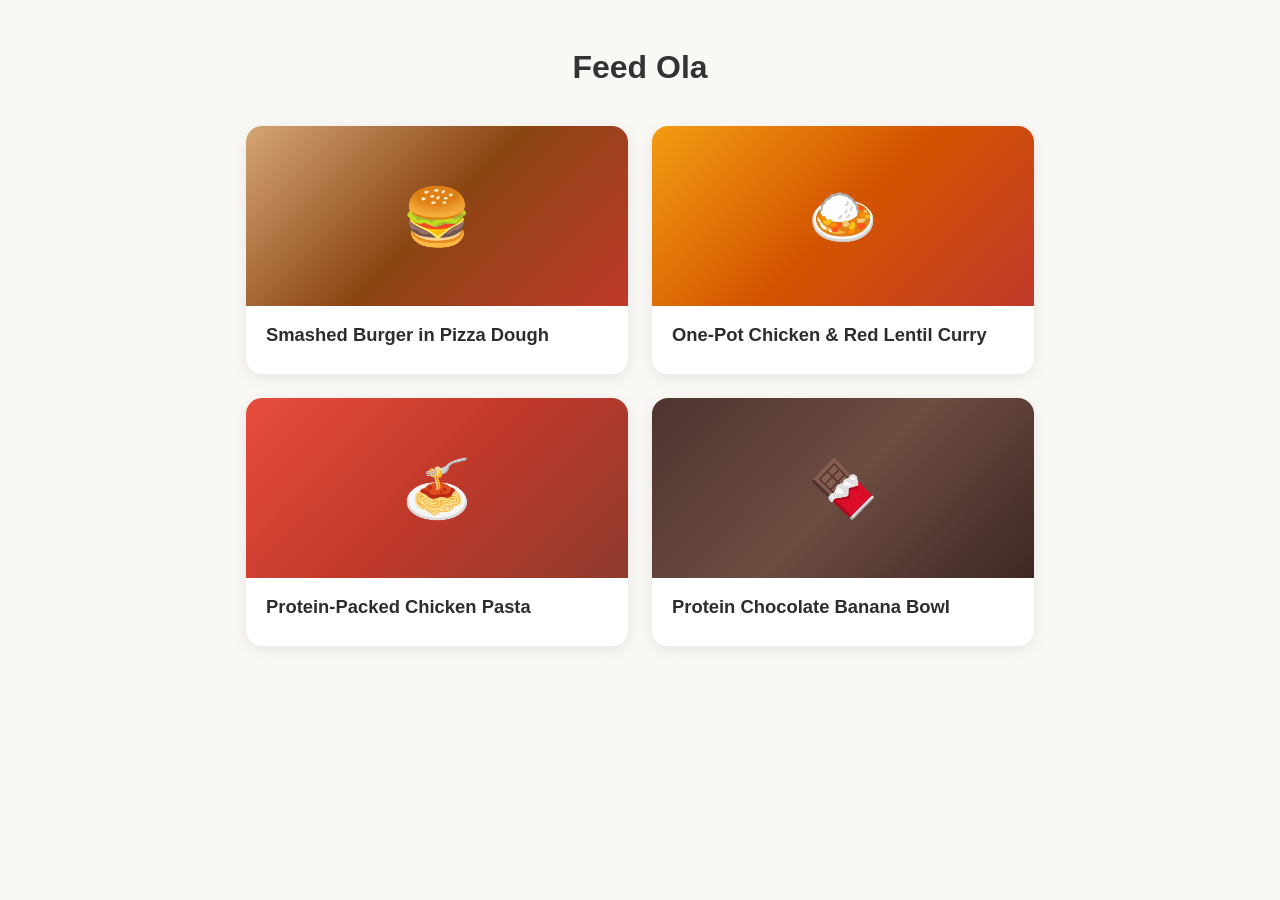
==== index.html @ a6d8363d "Initial commit" ====
<!DOCTYPE html>
<html lang="en">
<head>
  <meta charset="UTF-8">
  <meta name="viewport" content="width=device-width, initial-scale=1.0">
  <title>Feed Ola</title>
  <style>
    *, *::before, *::after { box-sizing: border-box; margin: 0; padding: 0; }

    body {
      font-family: -apple-system, BlinkMacSystemFont, 'Segoe UI', Roboto, 'Helvetica Neue', Arial, sans-serif;
      line-height: 1.7;
      color: #2d2d2d;
      background: #faf8f5;
      max-width: 820px;
      margin: 0 auto;
      padding: 0 16px 60px;
    }

    h1 {
      font-size: 2rem;
      font-weight: 800;
      margin: 40px 0 32px;
      text-align: center;
      color: #333;
    }

    .recipes-grid {
      display: grid;
      grid-template-columns: repeat(auto-fill, minmax(280px, 1fr));
      gap: 24px;
    }

    .recipe-card {
      background: #fff;
      border-radius: 16px;
      overflow: hidden;
      box-shadow: 0 4px 16px rgba(0,0,0,0.08);
      transition: transform 0.2s, box-shadow 0.2s;
      text-decoration: none;
      color: inherit;
      display: block;
    }

    .recipe-card:hover {
      transform: translateY(-4px);
      box-shadow: 0 8px 30px rgba(0,0,0,0.15);
    }

    .card-banner {
      height: 180px;
      display: flex;
      align-items: center;
      justify-content: center;
      font-size: 3.5rem;
    }

    .card-body {
      padding: 16px 20px 20px;
    }

    .card-body h2 {
      font-size: 1.15rem;
      font-weight: 700;
      line-height: 1.4;
      margin-bottom: 6px;
    }

    .card-body p {
      font-size: 0.9rem;
      color: #777;
    }
  </style>
</head>
<body>

  <h1>Feed Ola</h1>

  <div class="recipes-grid">

    <a class="recipe-card" href="burger-pizza-dough-recipe.html">
      <div class="card-banner" style="background: linear-gradient(135deg, #d4a574 0%, #8B4513 50%, #c0392b 100%);">
        🍔
      </div>
      <div class="card-body">
        <h2>Smashed Burger in Pizza Dough</h2>
      </div>
    </a>

    <a class="recipe-card" href="chicken-lentil-curry-recipe.html">
      <div class="card-banner" style="background: linear-gradient(135deg, #f39c12 0%, #d35400 50%, #c0392b 100%);">
        🍛
      </div>
      <div class="card-body">
        <h2>One-Pot Chicken &amp; Red Lentil Curry</h2>
      </div>
    </a>

    <a class="recipe-card" href="chicken-pasta-recipe.html">
      <div class="card-banner" style="background: linear-gradient(135deg, #e74c3c 0%, #c0392b 50%, #8e3b2e 100%);">
        🍝
      </div>
      <div class="card-body">
        <h2>Protein-Packed Chicken Pasta</h2>
      </div>
    </a>

    <a class="recipe-card" href="protein-chocolate-banana-bowl-recipe.html">
      <div class="card-banner" style="background: linear-gradient(135deg, #4E342E, #6D4C41, #3E2723);">
        🍫
      </div>
      <div class="card-body">
        <h2>Protein Chocolate Banana Bowl</h2>
      </div>
    </a>

  </div>

</body>
</html>
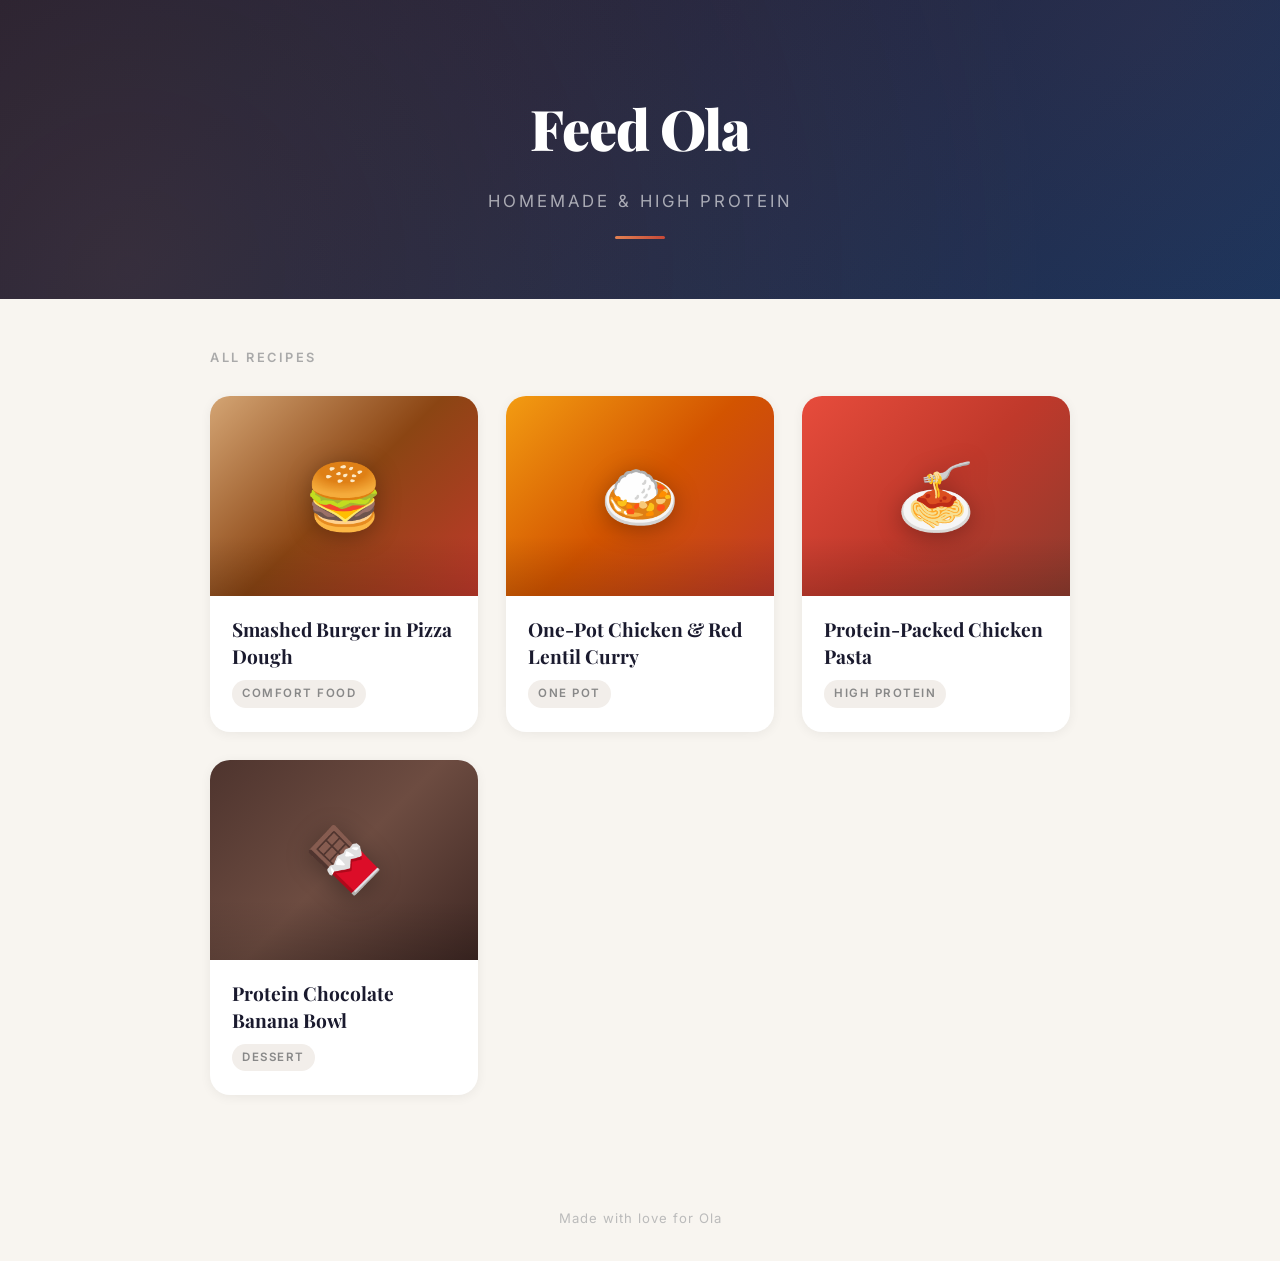
==== commit 6cc13afc: "Enhance homepage layout and styling with new hero header, recipe cards, and responsive design" ====
--- a/index.html
+++ b/index.html
@@ -5,116 +5,228 @@
   <meta name="viewport" content="width=device-width, initial-scale=1.0">
   <title>Feed Ola</title>
   <style>
+    @import url('https://fonts.googleapis.com/css2?family=Playfair+Display:wght@700;900&family=Inter:wght@400;500;600;700&display=swap');
+
     *, *::before, *::after { box-sizing: border-box; margin: 0; padding: 0; }
 
     body {
-      font-family: -apple-system, BlinkMacSystemFont, 'Segoe UI', Roboto, 'Helvetica Neue', Arial, sans-serif;
+      font-family: 'Inter', -apple-system, BlinkMacSystemFont, sans-serif;
       line-height: 1.7;
       color: #2d2d2d;
-      background: #faf8f5;
-      max-width: 820px;
+      background: #f8f5f0;
+      min-height: 100vh;
+    }
+
+    /* ===== HERO HEADER ===== */
+    .hero-header {
+      position: relative;
+      text-align: center;
+      padding: 80px 20px 60px;
+      background: linear-gradient(135deg, #1a1a2e 0%, #16213e 40%, #0f3460 100%);
+      overflow: hidden;
+    }
+    .hero-header::before {
+      content: '';
+      position: absolute;
+      top: -50%; left: -50%;
+      width: 200%; height: 200%;
+      background: radial-gradient(circle at 30% 70%, rgba(228,134,84,0.15) 0%, transparent 50%),
+                  radial-gradient(circle at 70% 30%, rgba(196,69,54,0.12) 0%, transparent 50%);
+      animation: drift 20s ease-in-out infinite alternate;
+    }
+    @keyframes drift {
+      0% { transform: translate(0, 0) rotate(0deg); }
+      100% { transform: translate(-30px, 20px) rotate(3deg); }
+    }
+    .hero-header h1 {
+      position: relative;
+      font-family: 'Playfair Display', Georgia, serif;
+      font-size: 3.5rem;
+      font-weight: 900;
+      color: #fff;
+      letter-spacing: -1px;
+      margin-bottom: 12px;
+    }
+    .hero-header .tagline {
+      position: relative;
+      font-size: 1.05rem;
+      font-weight: 400;
+      color: rgba(255,255,255,0.6);
+      letter-spacing: 3px;
+      text-transform: uppercase;
+    }
+    .hero-header .accent-line {
+      display: block;
+      width: 50px;
+      height: 3px;
+      background: linear-gradient(90deg, #e48454, #c44536);
+      margin: 20px auto 0;
+      border-radius: 2px;
+    }
+
+    /* ===== CONTENT ===== */
+    .content {
+      max-width: 900px;
       margin: 0 auto;
-      padding: 0 16px 60px;
-    }
-
-    h1 {
-      font-size: 2rem;
-      font-weight: 800;
-      margin: 40px 0 32px;
-      text-align: center;
-      color: #333;
-    }
-
+      padding: 48px 20px 80px;
+    }
+
+    .section-label {
+      font-size: 0.8rem;
+      font-weight: 600;
+      letter-spacing: 2.5px;
+      text-transform: uppercase;
+      color: #aaa;
+      margin-bottom: 28px;
+    }
+
+    /* ===== RECIPE CARDS ===== */
     .recipes-grid {
       display: grid;
-      grid-template-columns: repeat(auto-fill, minmax(280px, 1fr));
-      gap: 24px;
+      grid-template-columns: repeat(auto-fill, minmax(260px, 1fr));
+      gap: 28px;
     }
 
     .recipe-card {
+      position: relative;
       background: #fff;
-      border-radius: 16px;
+      border-radius: 20px;
       overflow: hidden;
-      box-shadow: 0 4px 16px rgba(0,0,0,0.08);
-      transition: transform 0.2s, box-shadow 0.2s;
+      box-shadow: 0 2px 12px rgba(0,0,0,0.06);
+      transition: transform 0.35s cubic-bezier(.25,.8,.25,1), box-shadow 0.35s cubic-bezier(.25,.8,.25,1);
       text-decoration: none;
       color: inherit;
       display: block;
     }
-
     .recipe-card:hover {
-      transform: translateY(-4px);
-      box-shadow: 0 8px 30px rgba(0,0,0,0.15);
+      transform: translateY(-8px) scale(1.015);
+      box-shadow: 0 20px 50px rgba(0,0,0,0.14);
     }
 
     .card-banner {
-      height: 180px;
+      position: relative;
+      height: 200px;
       display: flex;
       align-items: center;
       justify-content: center;
-      font-size: 3.5rem;
+      overflow: hidden;
+    }
+    .card-banner .emoji {
+      font-size: 4rem;
+      filter: drop-shadow(0 4px 12px rgba(0,0,0,0.3));
+      transition: transform 0.35s cubic-bezier(.25,.8,.25,1);
+      z-index: 1;
+    }
+    .recipe-card:hover .emoji {
+      transform: scale(1.2) rotate(-5deg);
+    }
+    .card-banner::after {
+      content: '';
+      position: absolute;
+      bottom: 0; left: 0; right: 0;
+      height: 60px;
+      background: linear-gradient(transparent, rgba(0,0,0,0.15));
     }
 
     .card-body {
-      padding: 16px 20px 20px;
+      padding: 20px 22px 24px;
     }
 
     .card-body h2 {
-      font-size: 1.15rem;
+      font-family: 'Playfair Display', Georgia, serif;
+      font-size: 1.2rem;
       font-weight: 700;
       line-height: 1.4;
-      margin-bottom: 6px;
-    }
-
-    .card-body p {
-      font-size: 0.9rem;
-      color: #777;
+      color: #1a1a2e;
+    }
+
+    .card-tag {
+      display: inline-block;
+      margin-top: 10px;
+      font-size: 0.72rem;
+      font-weight: 600;
+      letter-spacing: 1.5px;
+      text-transform: uppercase;
+      padding: 4px 10px;
+      border-radius: 20px;
+      background: #f2eeea;
+      color: #888;
+    }
+
+    /* ===== FOOTER ===== */
+    .footer {
+      text-align: center;
+      padding: 32px 20px;
+      font-size: 0.82rem;
+      color: #bbb;
+      letter-spacing: 1px;
+    }
+
+    /* ===== RESPONSIVE ===== */
+    @media (max-width: 500px) {
+      .hero-header h1 { font-size: 2.4rem; }
+      .hero-header { padding: 60px 16px 44px; }
+      .recipes-grid { grid-template-columns: 1fr; }
     }
   </style>
 </head>
 <body>
 
-  <h1>Feed Ola</h1>
-
-  <div class="recipes-grid">
-
-    <a class="recipe-card" href="burger-pizza-dough-recipe.html">
-      <div class="card-banner" style="background: linear-gradient(135deg, #d4a574 0%, #8B4513 50%, #c0392b 100%);">
-        🍔
-      </div>
-      <div class="card-body">
-        <h2>Smashed Burger in Pizza Dough</h2>
-      </div>
-    </a>
-
-    <a class="recipe-card" href="chicken-lentil-curry-recipe.html">
-      <div class="card-banner" style="background: linear-gradient(135deg, #f39c12 0%, #d35400 50%, #c0392b 100%);">
-        🍛
-      </div>
-      <div class="card-body">
-        <h2>One-Pot Chicken &amp; Red Lentil Curry</h2>
-      </div>
-    </a>
-
-    <a class="recipe-card" href="chicken-pasta-recipe.html">
-      <div class="card-banner" style="background: linear-gradient(135deg, #e74c3c 0%, #c0392b 50%, #8e3b2e 100%);">
-        🍝
-      </div>
-      <div class="card-body">
-        <h2>Protein-Packed Chicken Pasta</h2>
-      </div>
-    </a>
-
-    <a class="recipe-card" href="protein-chocolate-banana-bowl-recipe.html">
-      <div class="card-banner" style="background: linear-gradient(135deg, #4E342E, #6D4C41, #3E2723);">
-        🍫
-      </div>
-      <div class="card-body">
-        <h2>Protein Chocolate Banana Bowl</h2>
-      </div>
-    </a>
-
-  </div>
+  <header class="hero-header">
+    <h1>Feed Ola</h1>
+    <div class="tagline">homemade &amp; high protein</div>
+    <span class="accent-line"></span>
+  </header>
+
+  <main class="content">
+    <div class="section-label">All Recipes</div>
+
+    <div class="recipes-grid">
+
+      <a class="recipe-card" href="burger-pizza-dough-recipe.html">
+        <div class="card-banner" style="background: linear-gradient(135deg, #d4a574 0%, #8B4513 50%, #c0392b 100%);">
+          <span class="emoji">🍔</span>
+        </div>
+        <div class="card-body">
+          <h2>Smashed Burger in Pizza Dough</h2>
+          <span class="card-tag">Comfort food</span>
+        </div>
+      </a>
+
+      <a class="recipe-card" href="chicken-lentil-curry-recipe.html">
+        <div class="card-banner" style="background: linear-gradient(135deg, #f39c12 0%, #d35400 50%, #c0392b 100%);">
+          <span class="emoji">🍛</span>
+        </div>
+        <div class="card-body">
+          <h2>One-Pot Chicken &amp; Red Lentil Curry</h2>
+          <span class="card-tag">One pot</span>
+        </div>
+      </a>
+
+      <a class="recipe-card" href="chicken-pasta-recipe.html">
+        <div class="card-banner" style="background: linear-gradient(135deg, #e74c3c 0%, #c0392b 50%, #8e3b2e 100%);">
+          <span class="emoji">🍝</span>
+        </div>
+        <div class="card-body">
+          <h2>Protein-Packed Chicken Pasta</h2>
+          <span class="card-tag">High protein</span>
+        </div>
+      </a>
+
+      <a class="recipe-card" href="protein-chocolate-banana-bowl-recipe.html">
+        <div class="card-banner" style="background: linear-gradient(135deg, #4E342E, #6D4C41, #3E2723);">
+          <span class="emoji">🍫</span>
+        </div>
+        <div class="card-body">
+          <h2>Protein Chocolate Banana Bowl</h2>
+          <span class="card-tag">Dessert</span>
+        </div>
+      </a>
+
+    </div>
+  </main>
+
+  <div class="footer">Made with love for Ola</div>
 
 </body>
 </html>
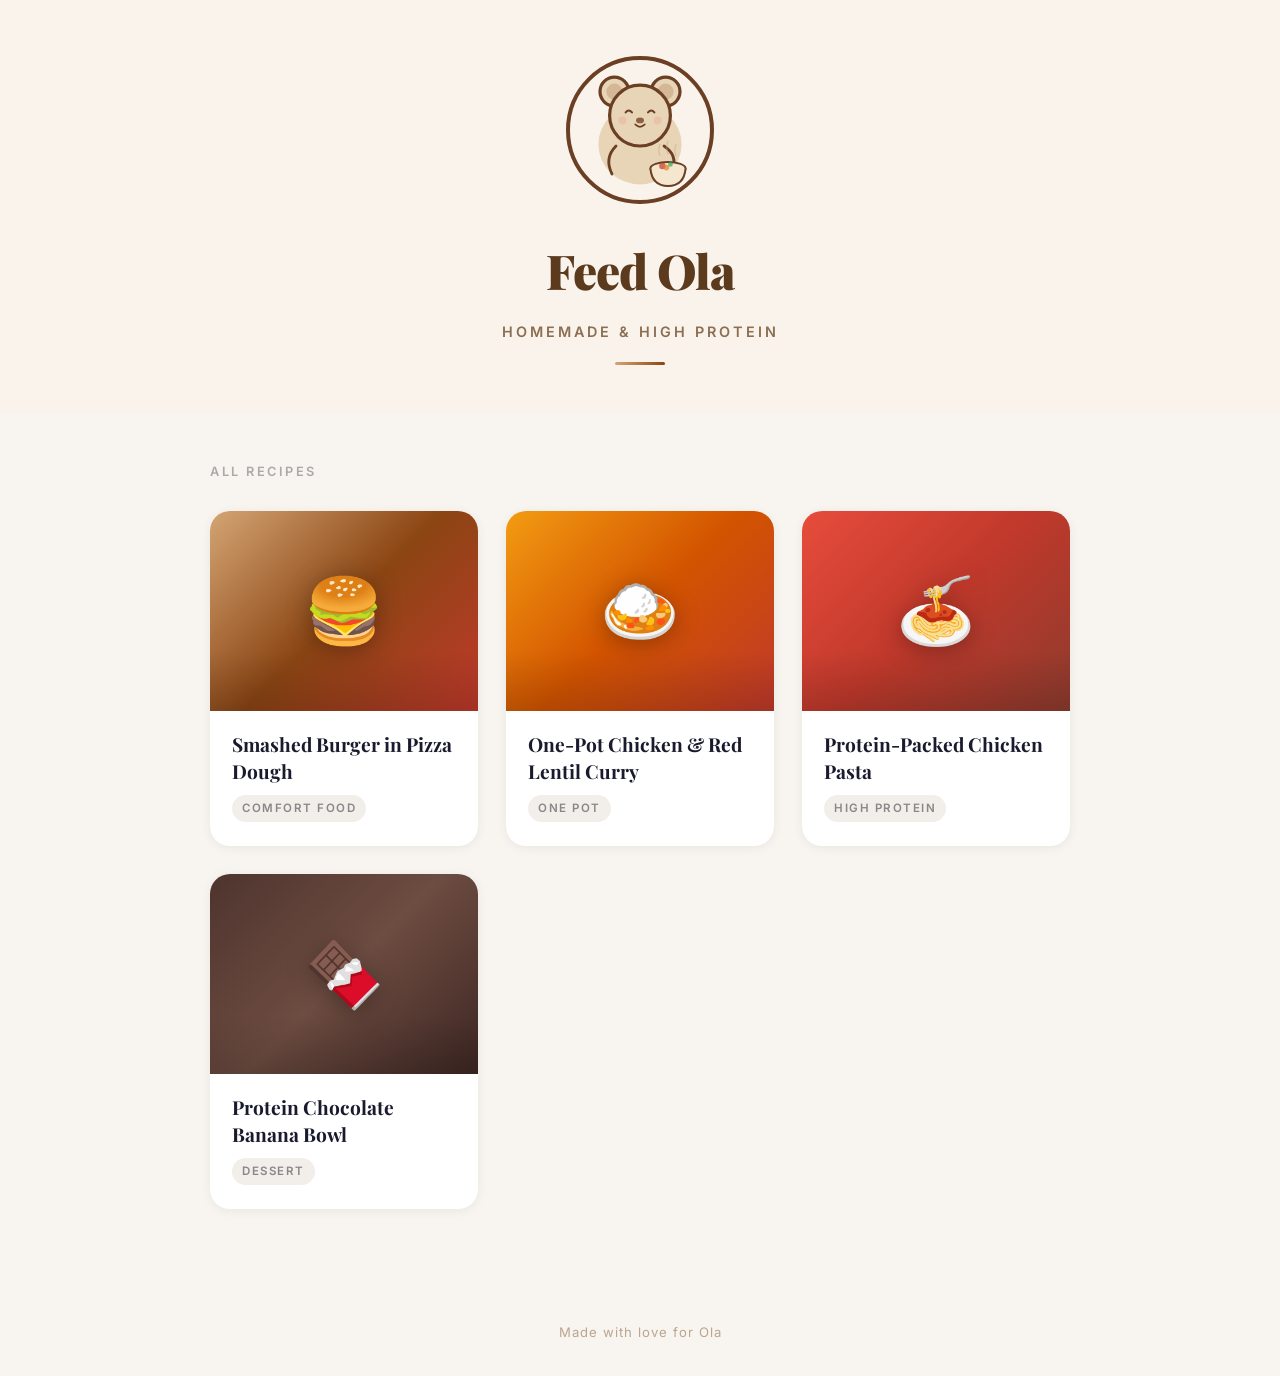
==== commit d68c5b57: "Refactor hero header styling and add custom logo SVG" ====
--- a/index.html
+++ b/index.html
@@ -21,37 +21,29 @@
     .hero-header {
       position: relative;
       text-align: center;
-      padding: 80px 20px 60px;
-      background: linear-gradient(135deg, #1a1a2e 0%, #16213e 40%, #0f3460 100%);
+      padding: 50px 20px 48px;
+      background: #faf3eb;
       overflow: hidden;
     }
-    .hero-header::before {
-      content: '';
-      position: absolute;
-      top: -50%; left: -50%;
-      width: 200%; height: 200%;
-      background: radial-gradient(circle at 30% 70%, rgba(228,134,84,0.15) 0%, transparent 50%),
-                  radial-gradient(circle at 70% 30%, rgba(196,69,54,0.12) 0%, transparent 50%);
-      animation: drift 20s ease-in-out infinite alternate;
-    }
-    @keyframes drift {
-      0% { transform: translate(0, 0) rotate(0deg); }
-      100% { transform: translate(-30px, 20px) rotate(3deg); }
+    .hero-logo {
+      width: 160px;
+      height: 160px;
+      margin: 0 auto 20px;
     }
     .hero-header h1 {
       position: relative;
       font-family: 'Playfair Display', Georgia, serif;
-      font-size: 3.5rem;
+      font-size: 3rem;
       font-weight: 900;
-      color: #fff;
+      color: #5C3A1E;
       letter-spacing: -1px;
-      margin-bottom: 12px;
+      margin-bottom: 8px;
     }
     .hero-header .tagline {
       position: relative;
-      font-size: 1.05rem;
-      font-weight: 400;
-      color: rgba(255,255,255,0.6);
+      font-size: 0.9rem;
+      font-weight: 600;
+      color: #8B6F52;
       letter-spacing: 3px;
       text-transform: uppercase;
     }
@@ -59,8 +51,8 @@
       display: block;
       width: 50px;
       height: 3px;
-      background: linear-gradient(90deg, #e48454, #c44536);
-      margin: 20px auto 0;
+      background: linear-gradient(90deg, #d4a574, #8B4513);
+      margin: 18px auto 0;
       border-radius: 2px;
     }
 
@@ -158,14 +150,15 @@
       text-align: center;
       padding: 32px 20px;
       font-size: 0.82rem;
-      color: #bbb;
+      color: #bba58f;
       letter-spacing: 1px;
     }
 
     /* ===== RESPONSIVE ===== */
     @media (max-width: 500px) {
-      .hero-header h1 { font-size: 2.4rem; }
-      .hero-header { padding: 60px 16px 44px; }
+      .hero-header h1 { font-size: 2.2rem; }
+      .hero-header { padding: 36px 16px 36px; }
+      .hero-logo { width: 120px; height: 120px; }
       .recipes-grid { grid-template-columns: 1fr; }
     }
   </style>
@@ -173,6 +166,47 @@
 <body>
 
   <header class="hero-header">
+    <div class="hero-logo">
+      <svg viewBox="0 0 200 200" xmlns="http://www.w3.org/2000/svg">
+        <!-- Circle border -->
+        <circle cx="100" cy="100" r="90" fill="none" stroke="#6B3F23" stroke-width="5"/>
+        <!-- Bear body -->
+        <ellipse cx="100" cy="118" rx="52" ry="50" fill="#E8D5B7"/>
+        <!-- Left ear -->
+        <circle cx="68" cy="52" r="18" fill="#E8D5B7" stroke="#6B3F23" stroke-width="4"/>
+        <circle cx="68" cy="52" r="10" fill="#D4B896"/>
+        <!-- Right ear -->
+        <circle cx="132" cy="52" r="18" fill="#E8D5B7" stroke="#6B3F23" stroke-width="4"/>
+        <circle cx="132" cy="52" r="10" fill="#D4B896"/>
+        <!-- Head -->
+        <circle cx="100" cy="82" r="38" fill="#E8D5B7" stroke="#6B3F23" stroke-width="4"/>
+        <!-- Eyes (closed, happy) -->
+        <path d="M 82 78 Q 86 73 90 78" fill="none" stroke="#6B3F23" stroke-width="2.5" stroke-linecap="round"/>
+        <path d="M 110 78 Q 114 73 118 78" fill="none" stroke="#6B3F23" stroke-width="2.5" stroke-linecap="round"/>
+        <!-- Nose -->
+        <ellipse cx="100" cy="88" rx="5" ry="3.5" fill="#8B6243"/>
+        <!-- Smile -->
+        <path d="M 94 93 Q 100 99 106 93" fill="none" stroke="#6B3F23" stroke-width="2" stroke-linecap="round"/>
+        <!-- Blush -->
+        <circle cx="78" cy="88" r="5" fill="#E8B89D" opacity="0.6"/>
+        <circle cx="122" cy="88" r="5" fill="#E8B89D" opacity="0.6"/>
+        <!-- Left arm -->
+        <path d="M 70 120 Q 55 135 65 155" fill="none" stroke="#6B3F23" stroke-width="3.5" stroke-linecap="round"/>
+        <!-- Right arm holding bowl -->
+        <path d="M 130 120 Q 148 132 140 150" fill="none" stroke="#6B3F23" stroke-width="3.5" stroke-linecap="round"/>
+        <!-- Bowl -->
+        <ellipse cx="135" cy="148" rx="22" ry="8" fill="#F5E6D0" stroke="#6B3F23" stroke-width="2.5"/>
+        <path d="M 113 148 Q 115 170 135 170 Q 155 170 157 148" fill="#F5E6D0" stroke="#6B3F23" stroke-width="2.5"/>
+        <!-- Food in bowl -->
+        <circle cx="128" cy="145" r="4" fill="#C0392B" opacity="0.7"/>
+        <circle cx="138" cy="143" r="3" fill="#27AE60" opacity="0.7"/>
+        <circle cx="133" cy="147" r="3.5" fill="#E67E22" opacity="0.7"/>
+        <!-- Steam -->
+        <path d="M 125 132 Q 122 125 125 118" fill="none" stroke="#C4A882" stroke-width="1.5" stroke-linecap="round" opacity="0.5"/>
+        <path d="M 135 130 Q 132 122 135 114" fill="none" stroke="#C4A882" stroke-width="1.5" stroke-linecap="round" opacity="0.5"/>
+        <path d="M 145 132 Q 142 125 145 118" fill="none" stroke="#C4A882" stroke-width="1.5" stroke-linecap="round" opacity="0.5"/>
+      </svg>
+    </div>
     <h1>Feed Ola</h1>
     <div class="tagline">homemade &amp; high protein</div>
     <span class="accent-line"></span>
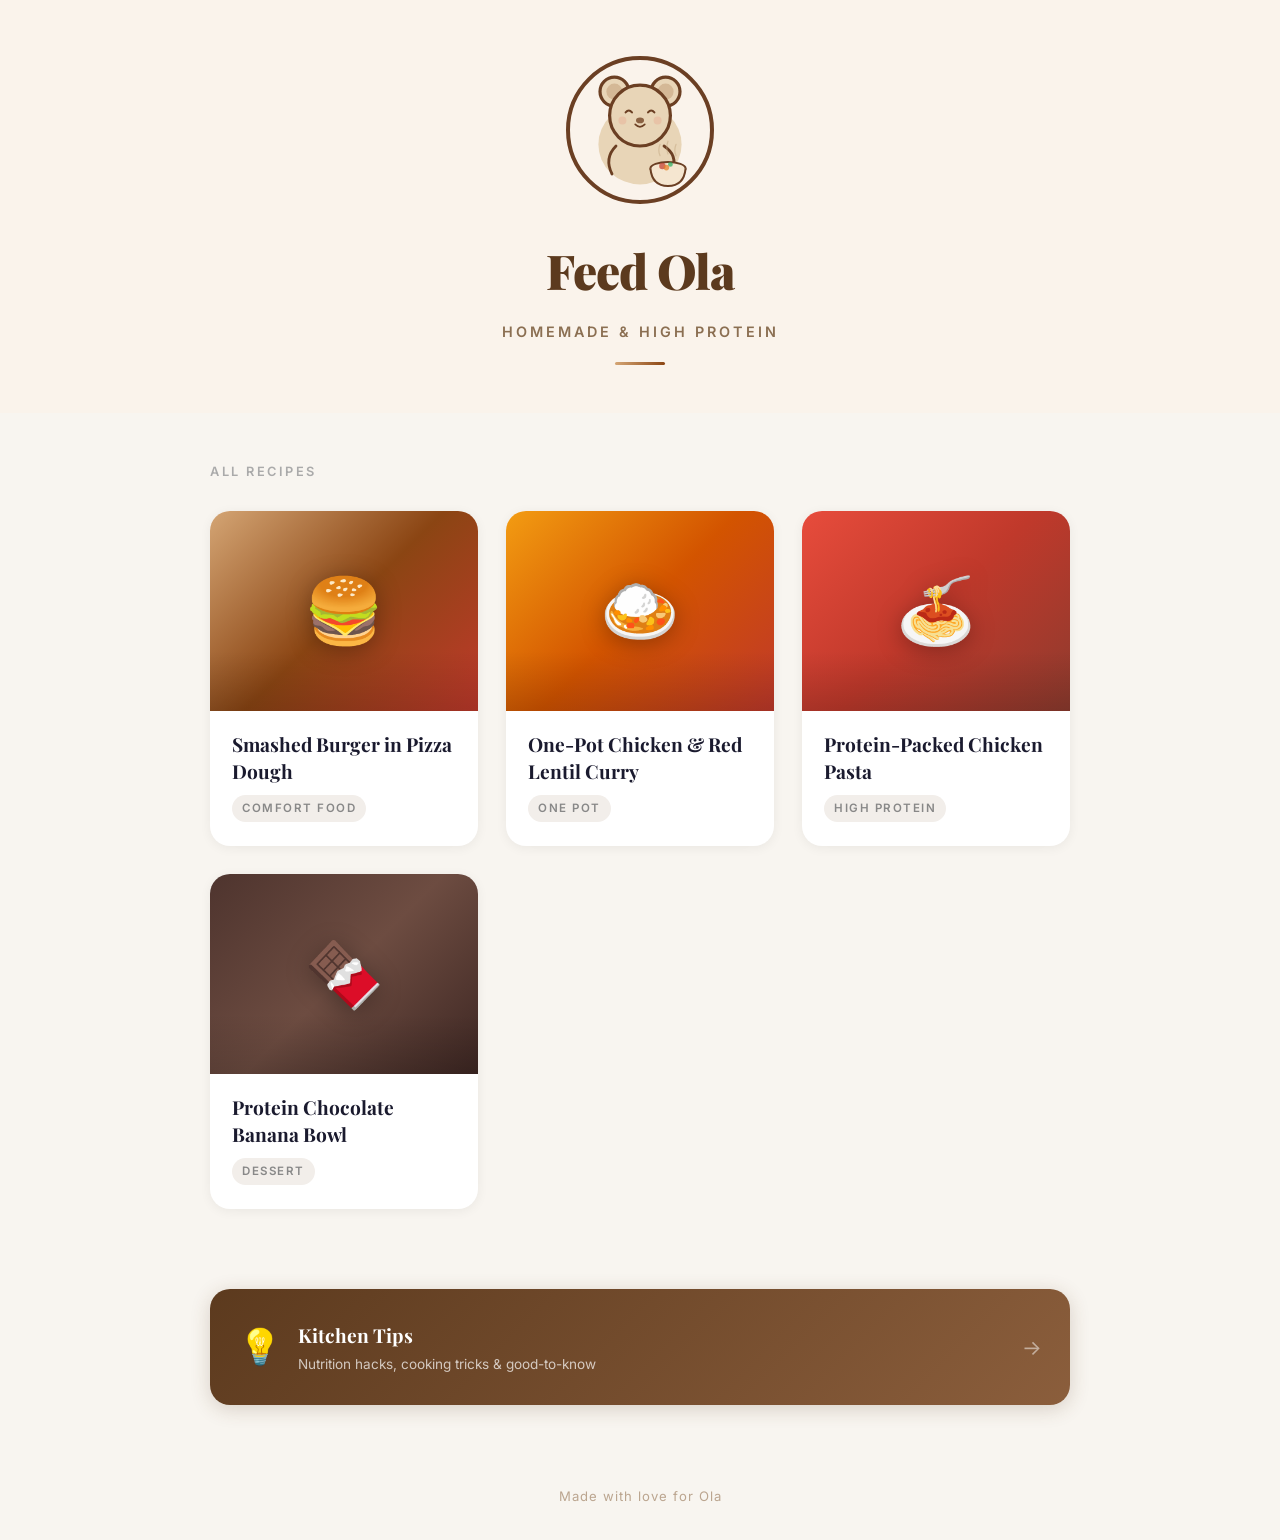
==== commit f0cea1ba: "Add kitchen tips page and link from homepage" ====
--- a/index.html
+++ b/index.html
@@ -260,6 +260,18 @@
     </div>
   </main>
 
+  <!-- ===== TIPS LINK ===== -->
+  <div style="max-width:900px;margin:0 auto;padding:0 20px 48px;">
+    <a href="tips.html" style="display:flex;align-items:center;gap:16px;background:linear-gradient(135deg,#5C3A1E 0%,#8B5E3C 100%);border-radius:20px;padding:28px 28px;text-decoration:none;color:#fff;box-shadow:0 4px 20px rgba(92,58,30,0.2);transition:transform 0.3s,box-shadow 0.3s;position:relative;overflow:hidden;" onmouseover="this.style.transform='translateY(-3px)';this.style.boxShadow='0 8px 30px rgba(92,58,30,0.3)'" onmouseout="this.style.transform='';this.style.boxShadow='0 4px 20px rgba(92,58,30,0.2)'">
+      <span style="font-size:2.2rem;">💡</span>
+      <div>
+        <div style="font-family:'Playfair Display',Georgia,serif;font-size:1.2rem;font-weight:700;">Kitchen Tips</div>
+        <div style="font-size:0.85rem;opacity:0.7;margin-top:2px;">Nutrition hacks, cooking tricks &amp; good-to-know</div>
+      </div>
+      <span style="margin-left:auto;font-size:1.3rem;opacity:0.5;">→</span>
+    </a>
+  </div>
+
   <div class="footer">Made with love for Ola</div>
 
 </body>
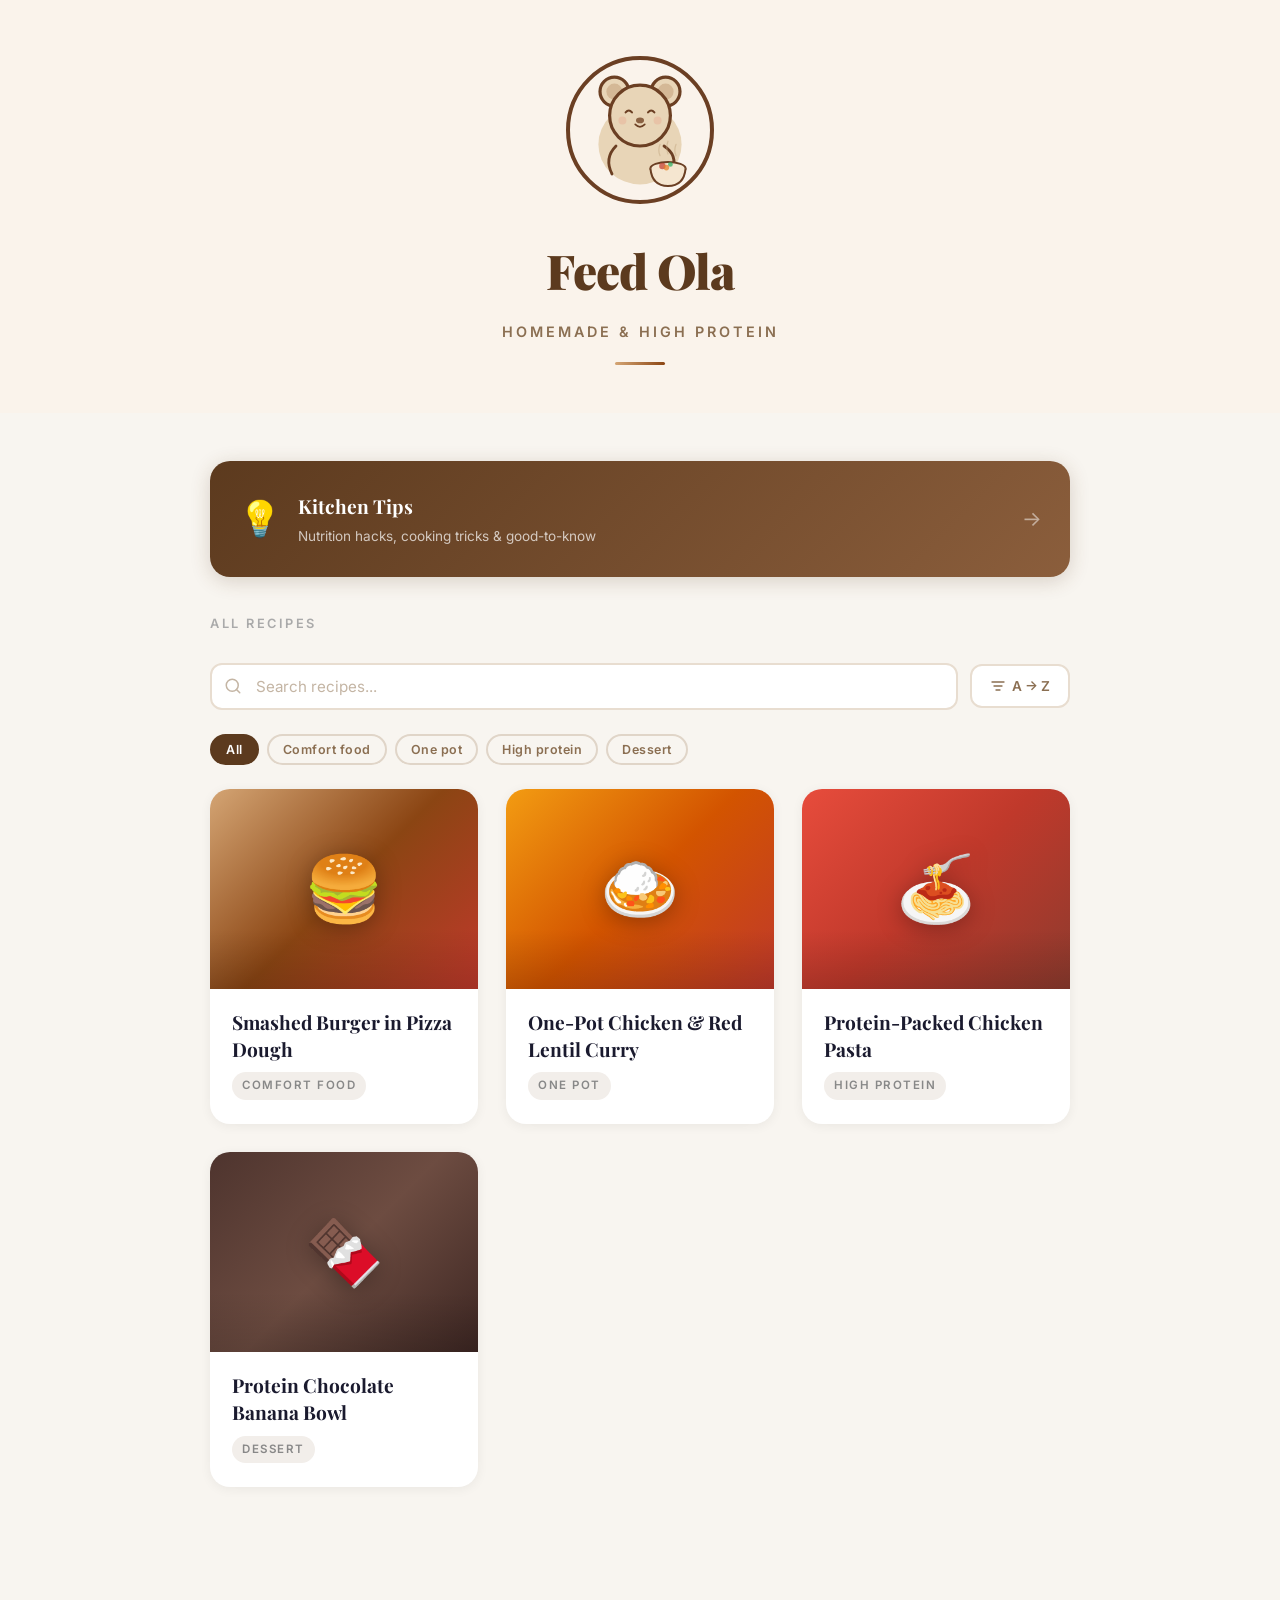
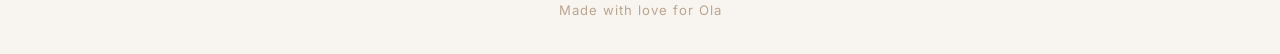
==== commit 3b5e0972: "Add search and sort functionality with filter chips to recipe page" ====
--- a/index.html
+++ b/index.html
@@ -71,6 +71,106 @@
       color: #aaa;
       margin-bottom: 28px;
     }
+
+    /* ===== SEARCH & SORT BAR ===== */
+    .controls {
+      display: flex;
+      gap: 12px;
+      margin-bottom: 24px;
+      align-items: center;
+      flex-wrap: wrap;
+    }
+    .search-wrap {
+      flex: 1;
+      min-width: 200px;
+      position: relative;
+    }
+    .search-bar {
+      width: 100%;
+      padding: 12px 16px 12px 44px;
+      font-size: 0.95rem;
+      font-family: inherit;
+      border: 2px solid #e8ddd0;
+      border-radius: 12px;
+      background: #fff;
+      outline: none;
+      transition: border-color 0.3s, box-shadow 0.3s;
+    }
+    .search-bar:focus {
+      border-color: #8B6F52;
+      box-shadow: 0 0 0 3px rgba(139,111,82,0.12);
+    }
+    .search-bar::placeholder { color: #c4b5a4; }
+    .search-icon {
+      position: absolute;
+      left: 14px;
+      top: 50%;
+      transform: translateY(-50%);
+      width: 18px;
+      height: 18px;
+      color: #c4b5a4;
+      pointer-events: none;
+    }
+    .sort-btn {
+      display: flex;
+      align-items: center;
+      gap: 6px;
+      padding: 12px 18px;
+      font-size: 0.85rem;
+      font-weight: 600;
+      font-family: inherit;
+      border: 2px solid #e8ddd0;
+      border-radius: 12px;
+      background: #fff;
+      color: #8B6F52;
+      cursor: pointer;
+      transition: border-color 0.2s, background 0.2s;
+      white-space: nowrap;
+    }
+    .sort-btn:hover {
+      border-color: #8B6F52;
+      background: #faf3eb;
+    }
+    .sort-btn svg {
+      width: 16px;
+      height: 16px;
+    }
+
+    /* ===== FILTER CHIPS ===== */
+    .filters {
+      display: flex;
+      gap: 8px;
+      flex-wrap: wrap;
+      margin-bottom: 24px;
+    }
+    .chip {
+      padding: 6px 14px;
+      font-size: 0.78rem;
+      font-weight: 600;
+      letter-spacing: 0.5px;
+      border: 2px solid #e0d5c8;
+      border-radius: 50px;
+      background: transparent;
+      color: #8B6F52;
+      cursor: pointer;
+      transition: all 0.25s;
+      font-family: inherit;
+    }
+    .chip:hover { border-color: #8B6F52; }
+    .chip.active {
+      background: #5C3A1E;
+      border-color: #5C3A1E;
+      color: #fff;
+    }
+
+    .no-results {
+      text-align: center;
+      padding: 48px 20px;
+      color: #bba58f;
+      font-size: 1rem;
+      display: none;
+    }
+    .no-results.visible { display: block; }
 
     /* ===== RECIPE CARDS ===== */
     .recipes-grid {
@@ -213,66 +313,167 @@
   </header>
 
   <main class="content">
+
+    <!-- ===== TIPS LINK ===== -->
+    <div style="margin-bottom:36px;">
+      <a href="tips.html" style="display:flex;align-items:center;gap:16px;background:linear-gradient(135deg,#5C3A1E 0%,#8B5E3C 100%);border-radius:20px;padding:28px 28px;text-decoration:none;color:#fff;box-shadow:0 4px 20px rgba(92,58,30,0.2);transition:transform 0.3s,box-shadow 0.3s;position:relative;overflow:hidden;" onmouseover="this.style.transform='translateY(-3px)';this.style.boxShadow='0 8px 30px rgba(92,58,30,0.3)'" onmouseout="this.style.transform='';this.style.boxShadow='0 4px 20px rgba(92,58,30,0.2)'">
+        <span style="font-size:2.2rem;">💡</span>
+        <div>
+          <div style="font-family:'Playfair Display',Georgia,serif;font-size:1.2rem;font-weight:700;">Kitchen Tips</div>
+          <div style="font-size:0.85rem;opacity:0.7;margin-top:2px;">Nutrition hacks, cooking tricks &amp; good-to-know</div>
+        </div>
+        <span style="margin-left:auto;font-size:1.3rem;opacity:0.5;">→</span>
+      </a>
+    </div>
+
     <div class="section-label">All Recipes</div>
 
-    <div class="recipes-grid">
-
-      <a class="recipe-card" href="burger-pizza-dough-recipe.html">
-        <div class="card-banner" style="background: linear-gradient(135deg, #d4a574 0%, #8B4513 50%, #c0392b 100%);">
-          <span class="emoji">🍔</span>
+    <!-- ===== SEARCH & SORT ===== -->
+    <div class="controls">
+      <div class="search-wrap">
+        <svg class="search-icon" viewBox="0 0 24 24" fill="none" stroke="currentColor" stroke-width="2" stroke-linecap="round"><circle cx="11" cy="11" r="8"/><path d="M21 21l-4.35-4.35"/></svg>
+        <input class="search-bar" type="text" id="searchInput" placeholder="Search recipes...">
+      </div>
+      <button class="sort-btn" id="sortBtn">
+        <svg viewBox="0 0 24 24" fill="none" stroke="currentColor" stroke-width="2" stroke-linecap="round"><path d="M3 6h18M6 12h12M9 18h6"/></svg>
+        <span id="sortLabel">A → Z</span>
+      </button>
+    </div>
+
+    <!-- ===== FILTER CHIPS ===== -->
+    <div class="filters" id="filters">
+      <button class="chip active" data-cat="all">All</button>
+      <button class="chip" data-cat="comfort-food">Comfort food</button>
+      <button class="chip" data-cat="one-pot">One pot</button>
+      <button class="chip" data-cat="high-protein">High protein</button>
+      <button class="chip" data-cat="dessert">Dessert</button>
+    </div>
+
+    <div class="recipes-grid" id="recipesGrid"></div>
+    <div class="no-results" id="noResults">No recipes found</div>
+
+  </main>
+
+  <div class="footer">Made with love for Ola</div>
+
+<script>
+const RECIPES = [
+  {
+    title: "Smashed Burger in Pizza Dough",
+    href: "burger-pizza-dough-recipe.html",
+    emoji: "🍔",
+    gradient: "linear-gradient(135deg, #d4a574 0%, #8B4513 50%, #c0392b 100%)",
+    tag: "comfort-food",
+    tagLabel: "Comfort food"
+  },
+  {
+    title: "One-Pot Chicken & Red Lentil Curry",
+    href: "chicken-lentil-curry-recipe.html",
+    emoji: "🍛",
+    gradient: "linear-gradient(135deg, #f39c12 0%, #d35400 50%, #c0392b 100%)",
+    tag: "one-pot",
+    tagLabel: "One pot"
+  },
+  {
+    title: "Protein-Packed Chicken Pasta",
+    href: "chicken-pasta-recipe.html",
+    emoji: "🍝",
+    gradient: "linear-gradient(135deg, #e74c3c 0%, #c0392b 50%, #8e3b2e 100%)",
+    tag: "high-protein",
+    tagLabel: "High protein"
+  },
+  {
+    title: "Protein Chocolate Banana Bowl",
+    href: "protein-chocolate-banana-bowl-recipe.html",
+    emoji: "🍫",
+    gradient: "linear-gradient(135deg, #4E342E, #6D4C41, #3E2723)",
+    tag: "dessert",
+    tagLabel: "Dessert"
+  }
+];
+
+const SORT_MODES = [
+  { label: "A → Z",  fn: (a, b) => a.title.localeCompare(b.title) },
+  { label: "Z → A",  fn: (a, b) => b.title.localeCompare(a.title) },
+  { label: "Default", fn: null }
+];
+
+let sortIndex = 2; // start at Default
+let activeCategory = 'all';
+
+const grid = document.getElementById('recipesGrid');
+const searchInput = document.getElementById('searchInput');
+const sortBtn = document.getElementById('sortBtn');
+const sortLabel = document.getElementById('sortLabel');
+const filtersEl = document.getElementById('filters');
+const noResults = document.getElementById('noResults');
+
+function render() {
+  const query = searchInput.value.toLowerCase().trim();
+  let filtered = RECIPES.filter(r => {
+    const matchesCat = activeCategory === 'all' || r.tag === activeCategory;
+    const matchesSearch = !query ||
+      r.title.toLowerCase().includes(query) ||
+      r.tagLabel.toLowerCase().includes(query);
+    return matchesCat && matchesSearch;
+  });
+
+  const mode = SORT_MODES[sortIndex];
+  if (mode.fn) filtered.sort(mode.fn);
+
+  grid.innerHTML = '';
+  filtered.forEach(r => {
+    const safeTitle = r.title.replace(/&/g, '&amp;');
+    grid.insertAdjacentHTML('beforeend', `
+      <a class="recipe-card" href="${r.href}">
+        <div class="card-banner" style="background: ${r.gradient};">
+          <span class="emoji">${r.emoji}</span>
         </div>
         <div class="card-body">
-          <h2>Smashed Burger in Pizza Dough</h2>
-          <span class="card-tag">Comfort food</span>
+          <h2>${safeTitle}</h2>
+          <span class="card-tag">${r.tagLabel}</span>
         </div>
       </a>
-
-      <a class="recipe-card" href="chicken-lentil-curry-recipe.html">
-        <div class="card-banner" style="background: linear-gradient(135deg, #f39c12 0%, #d35400 50%, #c0392b 100%);">
-          <span class="emoji">🍛</span>
-        </div>
-        <div class="card-body">
-          <h2>One-Pot Chicken &amp; Red Lentil Curry</h2>
-          <span class="card-tag">One pot</span>
-        </div>
-      </a>
-
-      <a class="recipe-card" href="chicken-pasta-recipe.html">
-        <div class="card-banner" style="background: linear-gradient(135deg, #e74c3c 0%, #c0392b 50%, #8e3b2e 100%);">
-          <span class="emoji">🍝</span>
-        </div>
-        <div class="card-body">
-          <h2>Protein-Packed Chicken Pasta</h2>
-          <span class="card-tag">High protein</span>
-        </div>
-      </a>
-
-      <a class="recipe-card" href="protein-chocolate-banana-bowl-recipe.html">
-        <div class="card-banner" style="background: linear-gradient(135deg, #4E342E, #6D4C41, #3E2723);">
-          <span class="emoji">🍫</span>
-        </div>
-        <div class="card-body">
-          <h2>Protein Chocolate Banana Bowl</h2>
-          <span class="card-tag">Dessert</span>
-        </div>
-      </a>
-
-    </div>
-  </main>
-
-  <!-- ===== TIPS LINK ===== -->
-  <div style="max-width:900px;margin:0 auto;padding:0 20px 48px;">
-    <a href="tips.html" style="display:flex;align-items:center;gap:16px;background:linear-gradient(135deg,#5C3A1E 0%,#8B5E3C 100%);border-radius:20px;padding:28px 28px;text-decoration:none;color:#fff;box-shadow:0 4px 20px rgba(92,58,30,0.2);transition:transform 0.3s,box-shadow 0.3s;position:relative;overflow:hidden;" onmouseover="this.style.transform='translateY(-3px)';this.style.boxShadow='0 8px 30px rgba(92,58,30,0.3)'" onmouseout="this.style.transform='';this.style.boxShadow='0 4px 20px rgba(92,58,30,0.2)'">
-      <span style="font-size:2.2rem;">💡</span>
-      <div>
-        <div style="font-family:'Playfair Display',Georgia,serif;font-size:1.2rem;font-weight:700;">Kitchen Tips</div>
-        <div style="font-size:0.85rem;opacity:0.7;margin-top:2px;">Nutrition hacks, cooking tricks &amp; good-to-know</div>
-      </div>
-      <span style="margin-left:auto;font-size:1.3rem;opacity:0.5;">→</span>
-    </a>
-  </div>
-
-  <div class="footer">Made with love for Ola</div>
+    `);
+  });
+
+  noResults.classList.toggle('visible', filtered.length === 0);
+}
+
+// Search
+searchInput.addEventListener('input', render);
+
+// Sort
+sortBtn.addEventListener('click', () => {
+  sortIndex = (sortIndex + 1) % SORT_MODES.length;
+  sortLabel.textContent = SORT_MODES[sortIndex].label;
+  render();
+});
+
+// Filter chips
+filtersEl.addEventListener('click', (e) => {
+  if (!e.target.classList.contains('chip')) return;
+  filtersEl.querySelectorAll('.chip').forEach(c => c.classList.remove('active'));
+  e.target.classList.add('active');
+  activeCategory = e.target.dataset.cat;
+  render();
+});
+
+// Keyboard shortcut
+document.addEventListener('keydown', (e) => {
+  if (e.key === '/' && document.activeElement !== searchInput) {
+    e.preventDefault();
+    searchInput.focus();
+  }
+  if (e.key === 'Escape') {
+    searchInput.value = '';
+    searchInput.blur();
+    render();
+  }
+});
+
+render();
+</script>
 
 </body>
 </html>
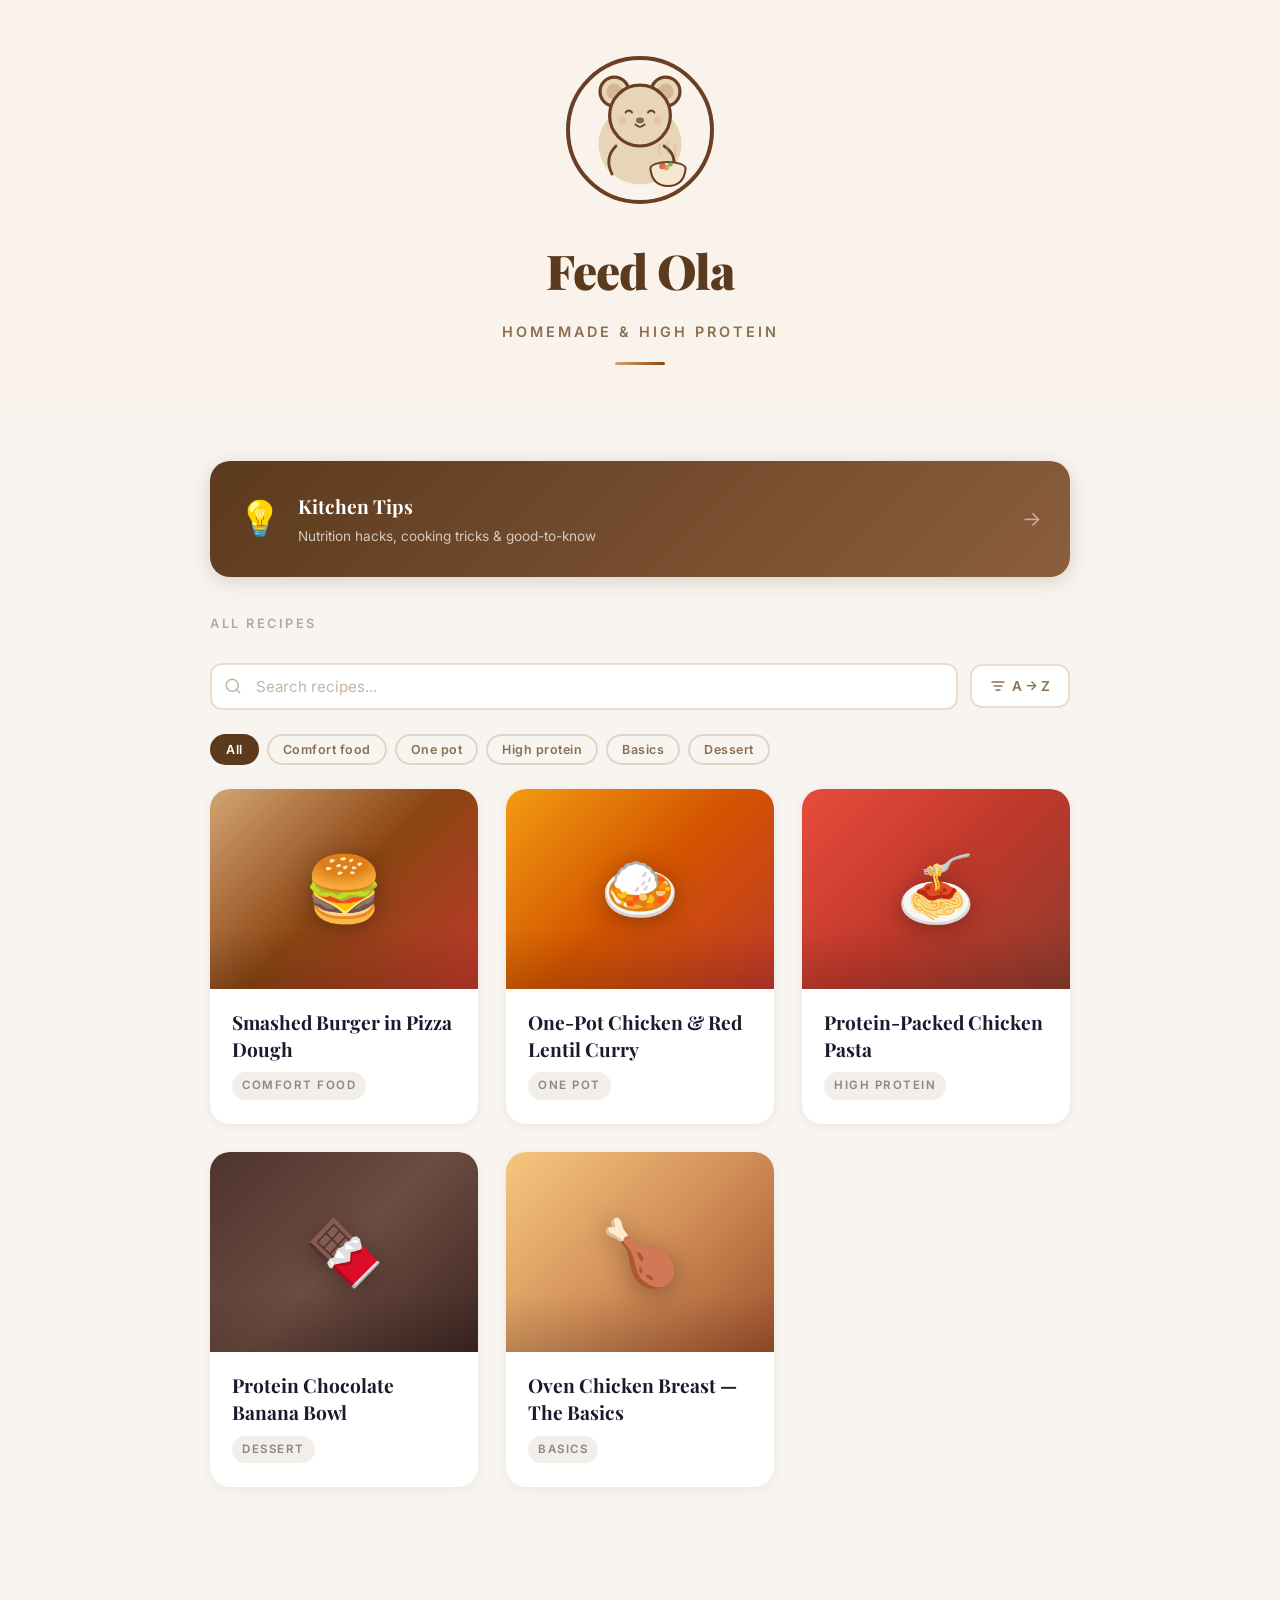
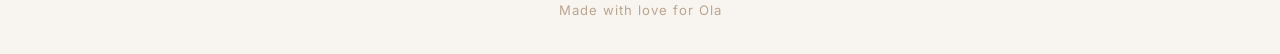
==== commit 6f818f7d: "Add basics category and oven chicken breast recipe" ====
--- a/index.html
+++ b/index.html
@@ -346,6 +346,7 @@
       <button class="chip" data-cat="comfort-food">Comfort food</button>
       <button class="chip" data-cat="one-pot">One pot</button>
       <button class="chip" data-cat="high-protein">High protein</button>
+      <button class="chip" data-cat="basics">Basics</button>
       <button class="chip" data-cat="dessert">Dessert</button>
     </div>
 
@@ -389,6 +390,14 @@
     gradient: "linear-gradient(135deg, #4E342E, #6D4C41, #3E2723)",
     tag: "dessert",
     tagLabel: "Dessert"
+  },
+  {
+    title: "Oven Chicken Breast — The Basics",
+    href: "oven-chicken-breast-recipe.html",
+    emoji: "🍗",
+    gradient: "linear-gradient(135deg, #f5c77e 0%, #d4915a 50%, #a0522d 100%)",
+    tag: "basics",
+    tagLabel: "Basics"
   }
 ];
 
